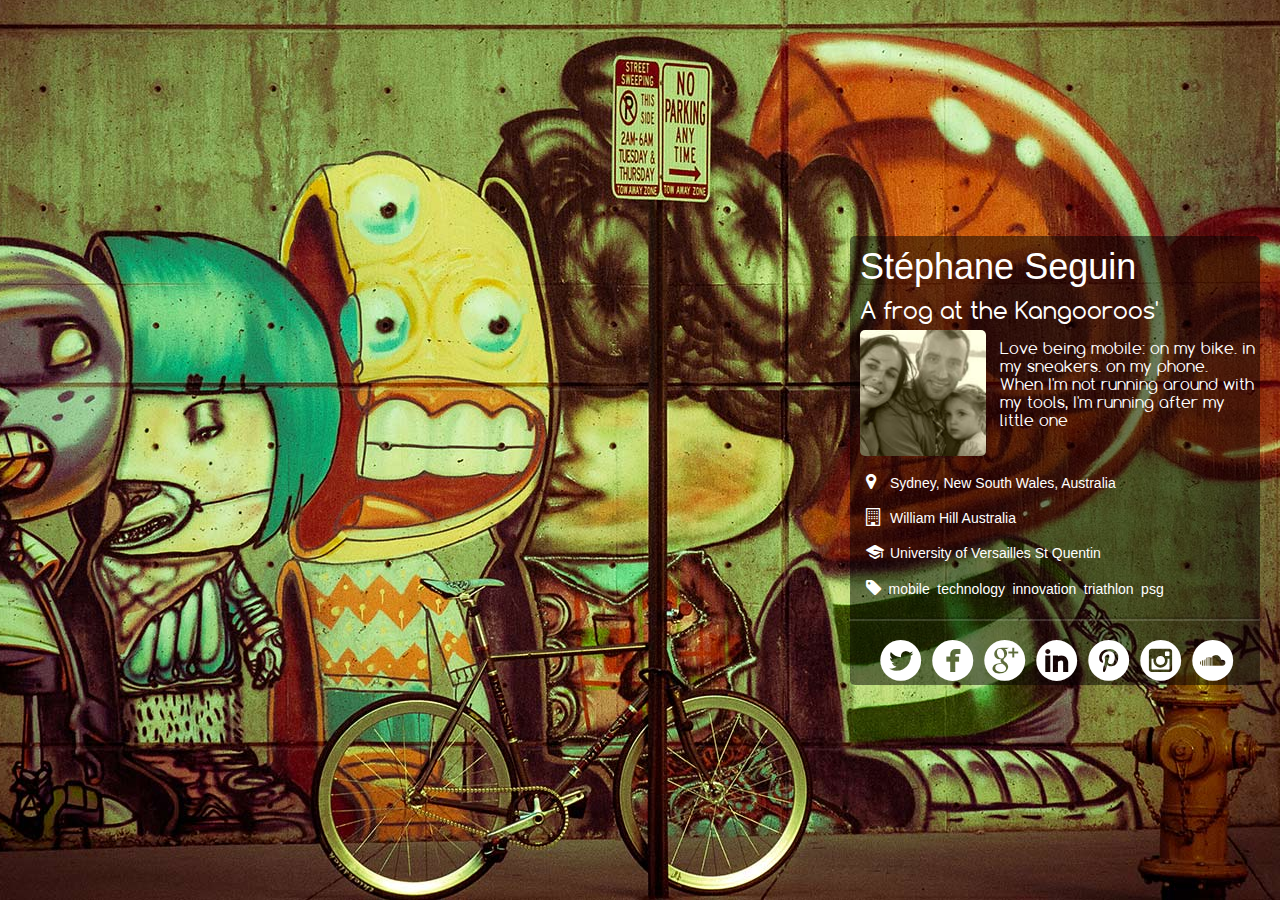
==== index.html @ e228d5b4 "Initial one page" ====
<html>
<head>
	<meta http-equiv="content-type" content="text/html; charset=UTF-8">
	<!-- <meta name="viewport" content="width=device-width, minimum-scale=1.0, maximum-scale=1.0">
	<meta name="apple-mobile-web-app-capable" content="yes" /> -->
	<link rel="stylesheet" media="only screen and (min-device-width : 320px) and (max-device-width : 568px)" href="./mobile.css" />
	<link rel="stylesheet" media="only screen and (min-device-width : 569px)" href="./desktop.css" />
	<title>Stéphane Seguin</title>
	<script>
  (function(i,s,o,g,r,a,m){i['GoogleAnalyticsObject']=r;i[r]=i[r]||function(){
  (i[r].q=i[r].q||[]).push(arguments)},i[r].l=1*new Date();a=s.createElement(o),
  m=s.getElementsByTagName(o)[0];a.async=1;a.src=g;m.parentNode.insertBefore(a,m)
  })(window,document,'script','//www.google-analytics.com/analytics.js','ga');
  ga('create', 'UA-51084218-1', 'ssegu.in');
  ga('send', 'pageview');
</script>
</head>
<body>
	<div id="desktop">
        <div id="topbanner"></div>
        <div id="main">
            <div id="header"><a><span class="name">Stéphane Seguin</span><span class="url">ssegu<p style="color:navy;display:inline;">.</p>in<p style="color:red;display:inline;"></p><p style="color:navy;display:inline;"></p></span></a></div>
            <!-- <div id="header"><span class="name">Stéphane Seguin</span></div> -->
            <div id="subject"> A frog at the Kangooroos'</div>
            <div style="width: 100%; overflow: hidden;">
				<div id="avatar"><a href="#zoom"><img src="./avatar_128.jpg" alt="Stéphane Seguin"></a></div>
				<div id="bio"><p>Love being mobile: on my bike. in my sneakers. on my phone. When I'm not running around with my tools, I'm running after my little one</p></div>
			</div>
			<div id="meta">
				<ul class="glyph-location"><li><a href="https://www.google.com/maps/@-33.8830426,151.1874778,12z" target="_blank">Sydney, New South Wales, Australia</a></li></ul>
				<ul class="glyph-building"><li><a href="http://www.williamhill.com.au" target="_blank">William Hill Australia</a></li></ul>
				<ul class="educations glyph-education"><li><a href="http://www.uvsq.fr" target="_blank">University of Versailles St Quentin</a></li></ul>
				<ul class="list glyph-tag">
					<li><a href="https://twitter.com/search?q=%23mobile&src=typd&mode=news" target="_blank">mobile</a></li>
					<li><a href="https://twitter.com/search?q=%23technology&src=typd&mode=news" target="_blank">technology</a></li>
					<li><a href="https://twitter.com/search?q=%23innovation&src=typd&mode=news" target="_blank">innovation</a></li>
					<li><a href="http://www.ironman.com" target="_blank">triathlon</a></li>
					<li><a href="http://www.psg.fr/en/Accueil/0/Home" target="_blank">psg</a></li>
				</ul>
			</div>
			<div id="split" style="opacity: 1; margin-left: -11px;"><hr></div>
			<div id="social" style="margin-left: 15px;">
				<ul style="padding-bottom:10px;">
					<li><a href="http://twitter.com/outerrim" target='_top'><span class="twitter" aria-hidden="true" alt="Twitter"></span></a></li>
					<li><a href="http://www.facebook.com/stephane.seguin.2026" target='_top'><span class="facebook" aria-hidden="true" alt="Facebook"></span></a></li>
					<li><a href="http://plus.google.com/115829513497173787673" target='_top'><span class="googleplus" aria-hidden="true" alt="Google+"></span></a></li>
					<li><a href="http://au.linkedin.com/in/sseguin" target='_top'><span class="linkedin" aria-hidden="true" alt="LinkedIn"></span></a></li>
					<li><a href="http://pinterest.com/outerrim/" target='_top'><span class="pinterest" aria-hidden="true" alt="Pinterest"></span></a></li>
					<li><a href="http://instagram.com/stephane_seguin" target='_top'><span class="instagram" aria-hidden="true" alt="Instagram"></span></a></li>
					<li><a href="https://soundcloud.com/st-phane-seguin" target='_top'><span class="soundcloud" aria-hidden="true"  alt="Soundcloud"></span></a></li>
				</ul>
			</div>
        </div> 
    </div>
	<div id="zoom">
		<div id="frame">
			<a href="javascript:history.back()"><div id="photo">
				<img src="./avatar_512.jpg" alt="Stéphane Seguin">
			</div></a>
		</div>
	</div>
</body>
</html>
---- mobile.css ----
@font-face {
    font-family: 'socicon';
    src: url('font/MonoSocialIconsFont-1.10.eot');
    src: url('font/MonoSocialIconsFont-1.10.eot?#iefix') format('embedded-opentype'),
         url('font/MonoSocialIconsFont-1.10.woff') format('woff');
    font-weight: normal;
    font-style: normal;
}
@font-face {
    font-family: 'glyphs';
    src: url('font/glyphs.eot');
    src: url('font/glyphs.eot?#iefix') format('embedded-opentype'),
         url('font/glyphs.woff') format('woff');
    font-weight: normal;
    font-style: normal;
}
html, body {
	height: 100%; 
	width: 100%;
	background: #222;
	margin: 0px;
	font-family: 'socicon';
}
#topbanner {
	content: url(./background_1680.jpg) no-repeat center bottom;
	display:block;
	width:100%;
	margin-top: -38px;
} 
#desktop {margin-right : 3%;}
#zoom {
	width:100%;
	position:absolute;
	top:20%;
	left:0px;
	display:none;
}
#zoom:target{ display:block;}
#frame {
	width:100%;
	background-color: white;
	position:absolute;
	-webkit-border-radius: 3px;
}
#photo img {width:100%; height: auto;}
#main {
	color: #b2b2b2;
	margin-left: 10px;
}
#main a{color: #b2b2b2;}
#header {font-size: 5.15em; font-family: Arial;}

.url {display:none;}
#header a:hover .url {pointer-events: none; cursor: default;}
#header a:hover .name {opacity: 0;margin-left: -267px;}

#subject {font-size: 3.7em; margin-top: 10px;}
#avatar {
	width:33%;
	margin-top:5px;
	float:left;
}
#avatar img{
	width:100%;
	-webkit-border-radius: 5px;
}

#bio{
	margin-left: 35%; 
	margin-right: 2%;
	font-size: 2.5em; 
}

#split hr {display:none;}

[data-icon]:before { font-family: 'socicon'; content: attr(data-icon); speak: none; font-weight: normal; font-variant: normal; text-transform: none; line-height: 1; -webkit-font-smoothing: antialiased; }
.twitter:before {content : '\e086'}
.facebook:before {content : '\e027'}
.googleplus:before {content : '\e039'}
.linkedin:before {content : '\e052'}
.pinterest:before {content : '\e064'}
.instagram:before {content : '\e100'}
.soundcloud:before {content : '\e078'}
#social ul { font-size: 0; margin: 0; width: 100%; padding: 0px 0px 0px 5px;}
#social ul li { width: 13.5%; display: inline-block; }
#social ul li a { height: 34px; display: block;}
#social ul li a span { display: block; position: absolute; width: 35px; height: 35px;  color: #b2b2b2;}
#social ul li a span:before { font-size: 150px; -webkit-transition: all 0.1s ease-in-out; -moz-transition: all 0.1s ease-in-out; -o-transition: all 0.1s ease-in-out; transition: all 0.1s ease-in-out; }
#social ul li a span:hover:before, #social ul li a span.open:before { -webkit-transition: all 0.1s ease-in-out; -moz-transition: all 0.1s ease-in-out; -o-transition: all 0.1s ease-in-out; transition: all 0.1s ease-in-out; -webkit-backface-visibility: hidden; -moz-backface-visibility: hidden; -ms-backface-visibility: hidden; -o-backface-visibility: hidden; backface-visibility: hidden; }
#social ul li a span:hover.twitter:before, #social ul li a span.open.twitter:before { color: #00aced; }
#social ul li a span:hover.facebook:before, #social ul li a span.open.facebook:before { color: #3b5998; }
#social ul li a span:hover.googleplus:before, #social ul li a span.open.googleplus:before { color: #dd4b39; }
#social ul li a span:hover.linkedin:before, #social ul li a span.open.linkedin:before { color: #007bb6; }
#social ul li a span:hover.pinterest:before, #social ul li a span.open.pinterest:before { color: #cb2027; }
#social ul li a span:hover.instagram:before, #social ul li a span.open.instagram:before { color: #517fa4; }		
#social ul li a span:hover.soundcloud:before, #social ul li a span.open.soundcloud:before { color: #ff6600;}
#meta {
	font-family: 'glyphs';
	font-size: 24px;
	line-height: 5px;
}
#meta ul{padding-left: 6px; }
#meta li{list-style-type:none; padding-left: 6px; }
#meta a{ text-decoration: none; font-family: 'Arial'; font-size: 1.2em; }
.glyph-location li {display:inline; margin-left: 8px; line-height: 90%}
.glyph-building li {display:inline; margin-left: 4px; line-height: 90%}
.glyph-education li {display:inline; line-height: 90%}
.glyph-tag li {display:inline; margin-left: -3px; line-height: 90%}
.glyph-location:before {content: '\e813';}
.glyph-building:before {content: '\e829';}
.glyph-education:before {content: '\e82a';}
.glyph-tag:before {content: '\e823';}
---- desktop.css ----
@font-face {
    font-family: 'socicon';
    src: url('font/MonoSocialIconsFont-1.10.eot');
    src: url('font/MonoSocialIconsFont-1.10.eot?#iefix') format('embedded-opentype'),
         url('font/MonoSocialIconsFont-1.10.woff') format('woff');
    font-weight: normal;
    font-style: normal;
}
@font-face {
    font-family: 'glyphs';
    src: url('font/glyphs.eot');
    src: url('font/glyphs.eot?#iefix') format('embedded-opentype'),
         url('font/glyphs.woff') format('woff');
    font-weight: normal;
    font-style: normal;
}
html, body {
	height: 100%; 
	width: 100%;
	background: #222;
	margin: 0px;
	font-family: 'socicon';
}
#desktop {
	min-height: 100%;
	width:100%;
	background: url(./background_1680.jpg) no-repeat center bottom;
	display:block;
} 
#zoom {
	min-height: 100%;
	width:100%;
	background-color: rgba(0,0,0,0.5);
	position:absolute;
	top:0px;
	left:0px;
	display:none;
}
#zoom:target{ display:block;}
#frame {
	min-height: 540px;
	width:520px;
	background-color: white;
	position:absolute;
	top:50%;
	left: 50%; 
	-webkit-border-radius: 3px;
	margin-left: -260px;
	margin-top: -270px;
}
#photo {margin-left:4px;margin-top:4px;}
#main {
	background-color: rgba(0, 0, 0, 0.496094);
	-webkit-border-radius: 5px;
	color: white;
	padding-left: 10px;
	padding-top: 10px;
	padding-bottom: 10px;
	margin-top: -214px;
	width: 400px;
	position:absolute;
	top:50%;
	right: 20px;
}
#main a{color: white;}
#header {font-size: 36px; font-family: 'Arial'; width: 417px;}

.url {opacity: 0;}
#header a:hover .url {opacity: 1;}
#header a:hover .name {opacity: 0;margin-left: -267px;}

#subject {font-size: 24px; margin-top: 10px;}
#avatar {
	width:126px;
	height:126px;	
	margin-top:5px;
	float:left;
}
#avatar img{
	width:126px;
	-webkit-border-radius: 5px;
}
#bio{
	margin-left: 140px; 
	margin-right: 5px;
}
#split hr {
	border-top: 2px solid #000;
	border-bottom: 2px solid #fff;
	margin: 0;
	line-height: 1px;
	height: 0;
	filter: alpha(opacity=15);
	opacity: .15;
	margin-top: 20px;
	margin-bottom: 10px;
}
[data-icon]:before { font-family: 'socicon'; content: attr(data-icon); speak: none; font-weight: normal; font-variant: normal; text-transform: none; line-height: 1; -webkit-font-smoothing: antialiased; }
.twitter:before {content : '\e286'}
.facebook:before {content : '\e227'}
.googleplus:before {content : '\e239'}
.linkedin:before {content : '\e252'}
.pinterest:before {content : '\e264'}
.instagram:before {content : '\e300'}
.soundcloud:before {content : '\e278'}
#social ul { font-size: 0; margin: 0; width: 100%; padding: 0px 0px 0px 5px;}
#social ul li { width: 13.5%; display: inline-block; }
#social ul li a { height: 34px; display: block;}
#social ul li a span { display: block; position: absolute; width: 35px; height: 35px; }
#social ul li a span:before { font-size: 50px; -webkit-transition: all 0.1s ease-in-out; -moz-transition: all 0.1s ease-in-out; -o-transition: all 0.1s ease-in-out; transition: all 0.1s ease-in-out; }
#social ul li a span:hover:before, #social ul li a span.open:before { -webkit-transition: all 0.1s ease-in-out; -moz-transition: all 0.1s ease-in-out; -o-transition: all 0.1s ease-in-out; transition: all 0.1s ease-in-out; -webkit-backface-visibility: hidden; -moz-backface-visibility: hidden; -ms-backface-visibility: hidden; -o-backface-visibility: hidden; backface-visibility: hidden; }
#social ul li a span:hover.twitter:before, #social ul li a span.open.twitter:before { color: #00aced; }
#social ul li a span:hover.facebook:before, #social ul li a span.open.facebook:before { color: #3b5998; }
#social ul li a span:hover.googleplus:before, #social ul li a span.open.googleplus:before { color: #dd4b39; }
#social ul li a span:hover.linkedin:before, #social ul li a span.open.linkedin:before { color: #007bb6; }
#social ul li a span:hover.pinterest:before, #social ul li a span.open.pinterest:before { color: #cb2027; }
#social ul li a span:hover.instagram:before, #social ul li a span.open.instagram:before { color: #517fa4; }		
#social ul li a span:hover.soundcloud:before, #social ul li a span.open.soundcloud:before { color: #ff6600; }
#meta {
	font-family: 'glyphs';
	font-size: 18px;
	line-height: 5px;
}
#meta ul{padding-left: 6px; }
#meta li{list-style-type:none; padding-left: 6px; }
#meta a{ text-decoration: none; font-family: 'Arial'; font-size: 14px; }
.glyph-location li {display:inline; margin-left: 8px; line-height: 90%;}
.glyph-building li {display:inline; margin-left: 4px; line-height: 90%;}
.glyph-education li {display:inline; line-height: 90%;}
.glyph-tag li {display:inline; margin-left: -3px; line-height: 90%;}
.glyph-location:before {content: '\e813';}
.glyph-building:before {content: '\e829';}
.glyph-education:before {content: '\e82a';}
.glyph-tag:before {content: '\e823';}
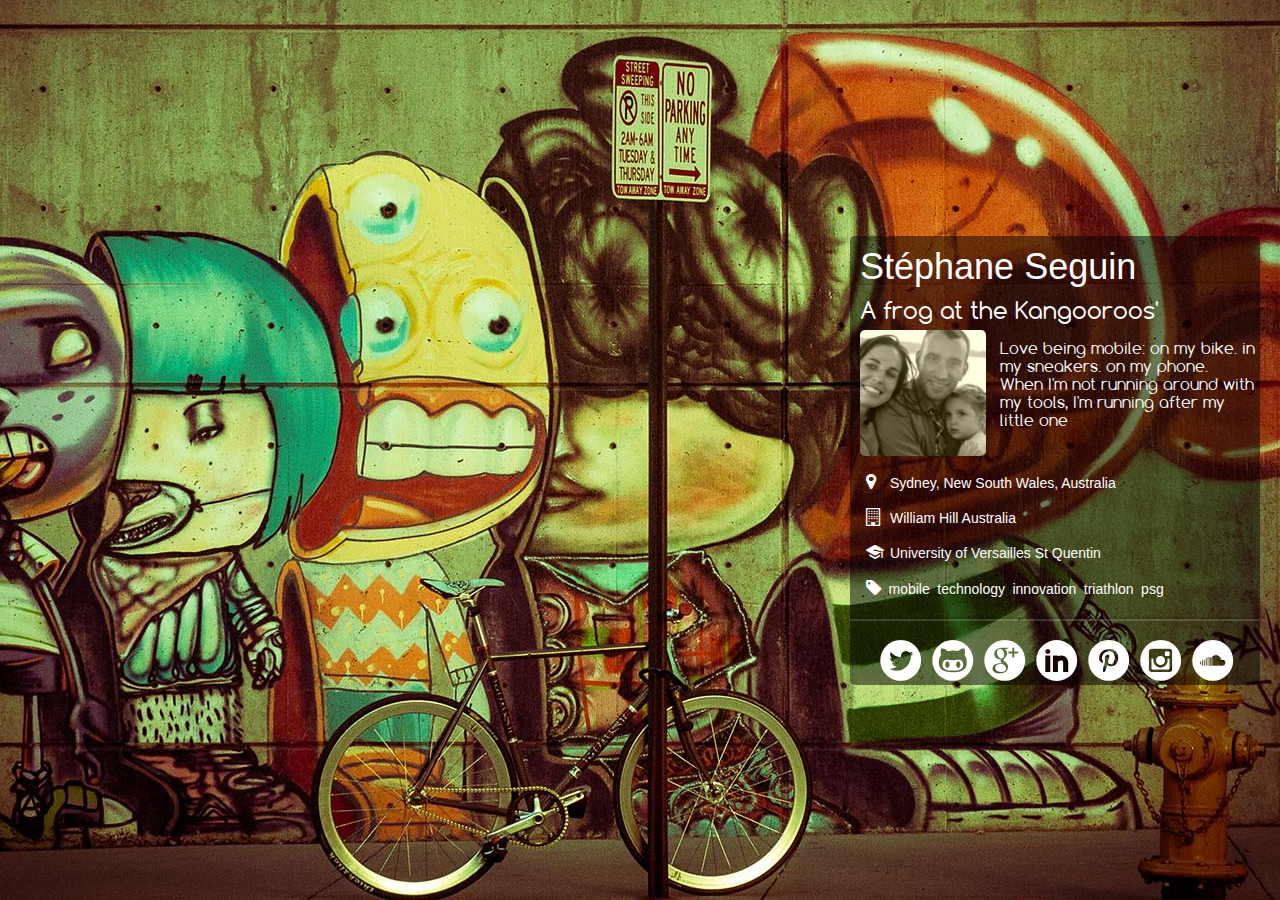
==== commit b2b6dc6e: "GitHub update" ====
--- a/index.html
+++ b/index.html
@@ -42,7 +42,7 @@
 			<div id="social" style="margin-left: 15px;">
 				<ul style="padding-bottom:10px;">
 					<li><a href="http://twitter.com/outerrim" target='_top'><span class="twitter" aria-hidden="true" alt="Twitter"></span></a></li>
-					<li><a href="http://www.facebook.com/stephane.seguin.2026" target='_top'><span class="facebook" aria-hidden="true" alt="Facebook"></span></a></li>
+					<li><a href="https://github.com/outerrim" target='_top'><span class="github" aria-hidden="true" alt="GitHub"></span></a></li>
 					<li><a href="http://plus.google.com/115829513497173787673" target='_top'><span class="googleplus" aria-hidden="true" alt="Google+"></span></a></li>
 					<li><a href="http://au.linkedin.com/in/sseguin" target='_top'><span class="linkedin" aria-hidden="true" alt="LinkedIn"></span></a></li>
 					<li><a href="http://pinterest.com/outerrim/" target='_top'><span class="pinterest" aria-hidden="true" alt="Pinterest"></span></a></li>
--- a/mobile.css
+++ b/mobile.css
@@ -27,7 +27,7 @@
 	width:100%;
 	margin-top: -38px;
 } 
-#desktop {margin-right : 3%;}
+
 #zoom {
 	width:100%;
 	position:absolute;
@@ -46,6 +46,7 @@
 #main {
 	color: #b2b2b2;
 	margin-left: 10px;
+	margin-right: 10px;
 }
 #main a{color: #b2b2b2;}
 #header {font-size: 5.15em; font-family: Arial;}
@@ -75,6 +76,7 @@
 
 [data-icon]:before { font-family: 'socicon'; content: attr(data-icon); speak: none; font-weight: normal; font-variant: normal; text-transform: none; line-height: 1; -webkit-font-smoothing: antialiased; }
 .twitter:before {content : '\e086'}
+.github:before {content : '\e037'}
 .facebook:before {content : '\e027'}
 .googleplus:before {content : '\e039'}
 .linkedin:before {content : '\e052'}
@@ -88,6 +90,7 @@
 #social ul li a span:before { font-size: 150px; -webkit-transition: all 0.1s ease-in-out; -moz-transition: all 0.1s ease-in-out; -o-transition: all 0.1s ease-in-out; transition: all 0.1s ease-in-out; }
 #social ul li a span:hover:before, #social ul li a span.open:before { -webkit-transition: all 0.1s ease-in-out; -moz-transition: all 0.1s ease-in-out; -o-transition: all 0.1s ease-in-out; transition: all 0.1s ease-in-out; -webkit-backface-visibility: hidden; -moz-backface-visibility: hidden; -ms-backface-visibility: hidden; -o-backface-visibility: hidden; backface-visibility: hidden; }
 #social ul li a span:hover.twitter:before, #social ul li a span.open.twitter:before { color: #00aced; }
+#social ul li a span:hover.github:before, #social ul li a span.open.github:before { color: #56C1BB; }
 #social ul li a span:hover.facebook:before, #social ul li a span.open.facebook:before { color: #3b5998; }
 #social ul li a span:hover.googleplus:before, #social ul li a span.open.googleplus:before { color: #dd4b39; }
 #social ul li a span:hover.linkedin:before, #social ul li a span.open.linkedin:before { color: #007bb6; }
--- a/desktop.css
+++ b/desktop.css
@@ -97,6 +97,7 @@
 }
 [data-icon]:before { font-family: 'socicon'; content: attr(data-icon); speak: none; font-weight: normal; font-variant: normal; text-transform: none; line-height: 1; -webkit-font-smoothing: antialiased; }
 .twitter:before {content : '\e286'}
+.github:before {content : '\e237'}
 .facebook:before {content : '\e227'}
 .googleplus:before {content : '\e239'}
 .linkedin:before {content : '\e252'}
@@ -110,6 +111,7 @@
 #social ul li a span:before { font-size: 50px; -webkit-transition: all 0.1s ease-in-out; -moz-transition: all 0.1s ease-in-out; -o-transition: all 0.1s ease-in-out; transition: all 0.1s ease-in-out; }
 #social ul li a span:hover:before, #social ul li a span.open:before { -webkit-transition: all 0.1s ease-in-out; -moz-transition: all 0.1s ease-in-out; -o-transition: all 0.1s ease-in-out; transition: all 0.1s ease-in-out; -webkit-backface-visibility: hidden; -moz-backface-visibility: hidden; -ms-backface-visibility: hidden; -o-backface-visibility: hidden; backface-visibility: hidden; }
 #social ul li a span:hover.twitter:before, #social ul li a span.open.twitter:before { color: #00aced; }
+#social ul li a span:hover.github:before, #social ul li a span.open.github:before { color: #56C1BB; }
 #social ul li a span:hover.facebook:before, #social ul li a span.open.facebook:before { color: #3b5998; }
 #social ul li a span:hover.googleplus:before, #social ul li a span.open.googleplus:before { color: #dd4b39; }
 #social ul li a span:hover.linkedin:before, #social ul li a span.open.linkedin:before { color: #007bb6; }
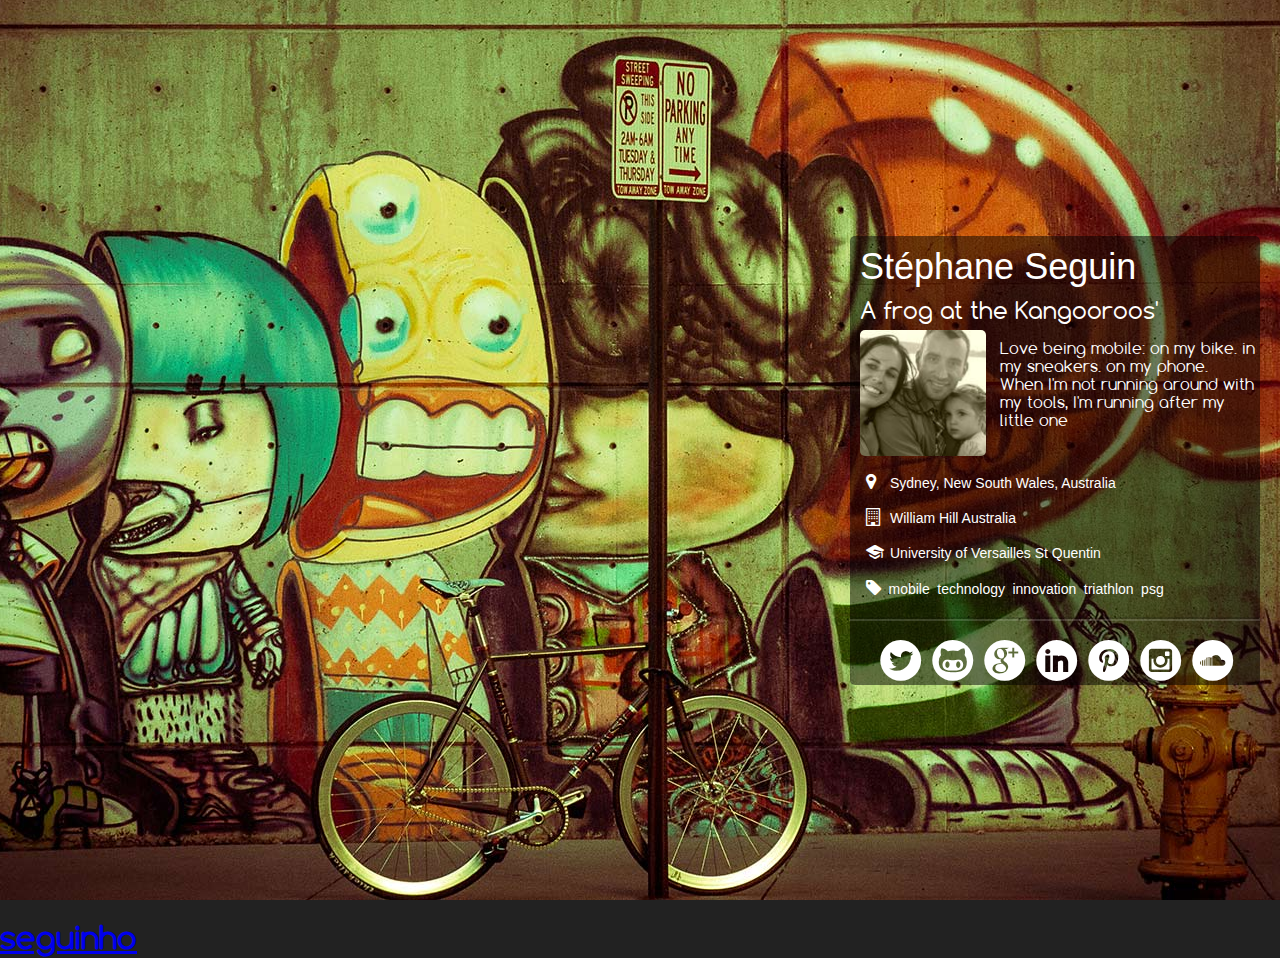
==== commit 6ea8d827: "Spelling mistakes" ====
--- a/index.html
+++ b/index.html
@@ -59,5 +59,6 @@
 			</div></a>
 		</div>
 	</div>
+	<h1><a href="ho">seguinho</a></h1>
 </body>
 </html>
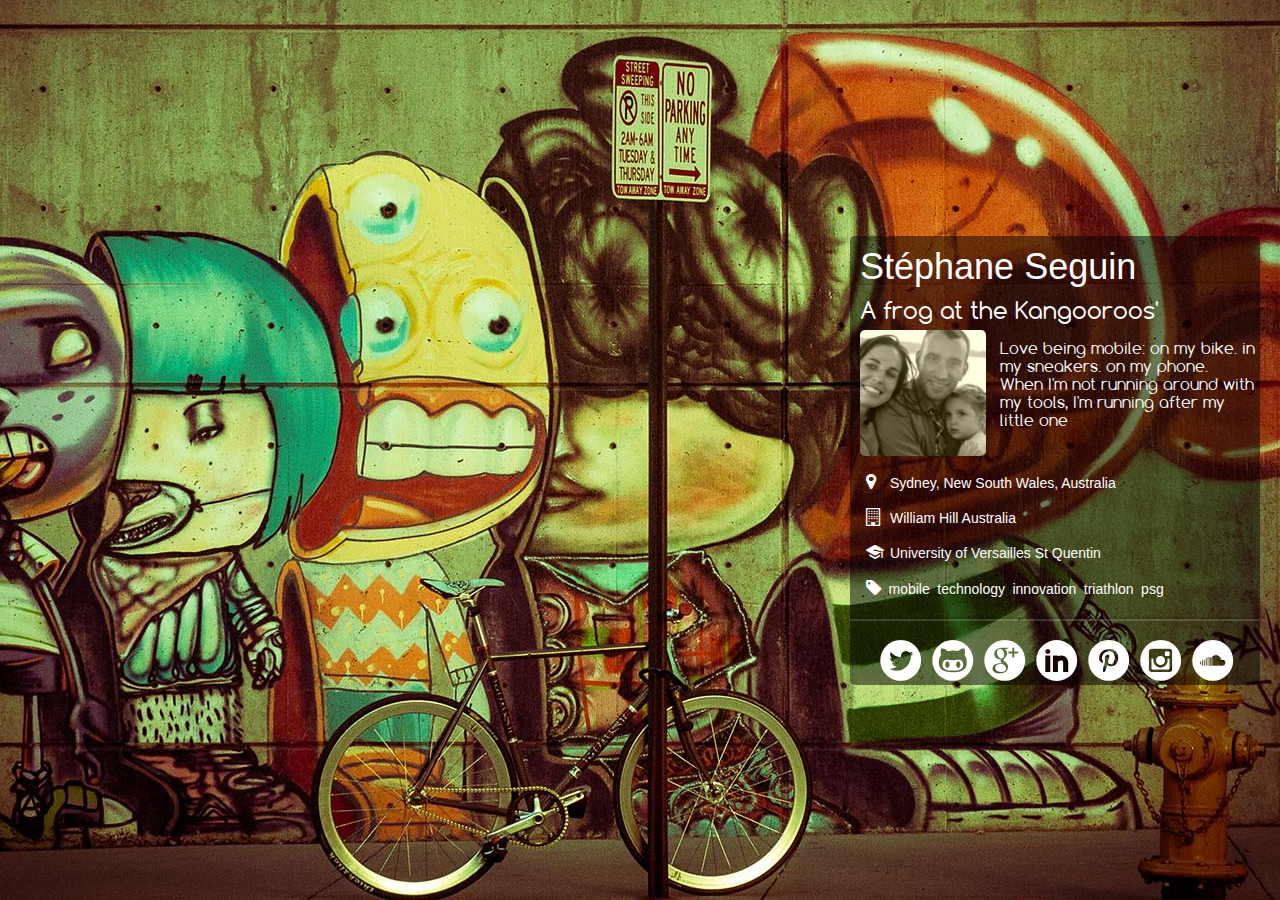
==== commit 535e66bd: "Spelling again" ====
--- a/index.html
+++ b/index.html
@@ -59,6 +59,5 @@
 			</div></a>
 		</div>
 	</div>
-	<h1><a href="ho">seguinho</a></h1>
 </body>
 </html>
